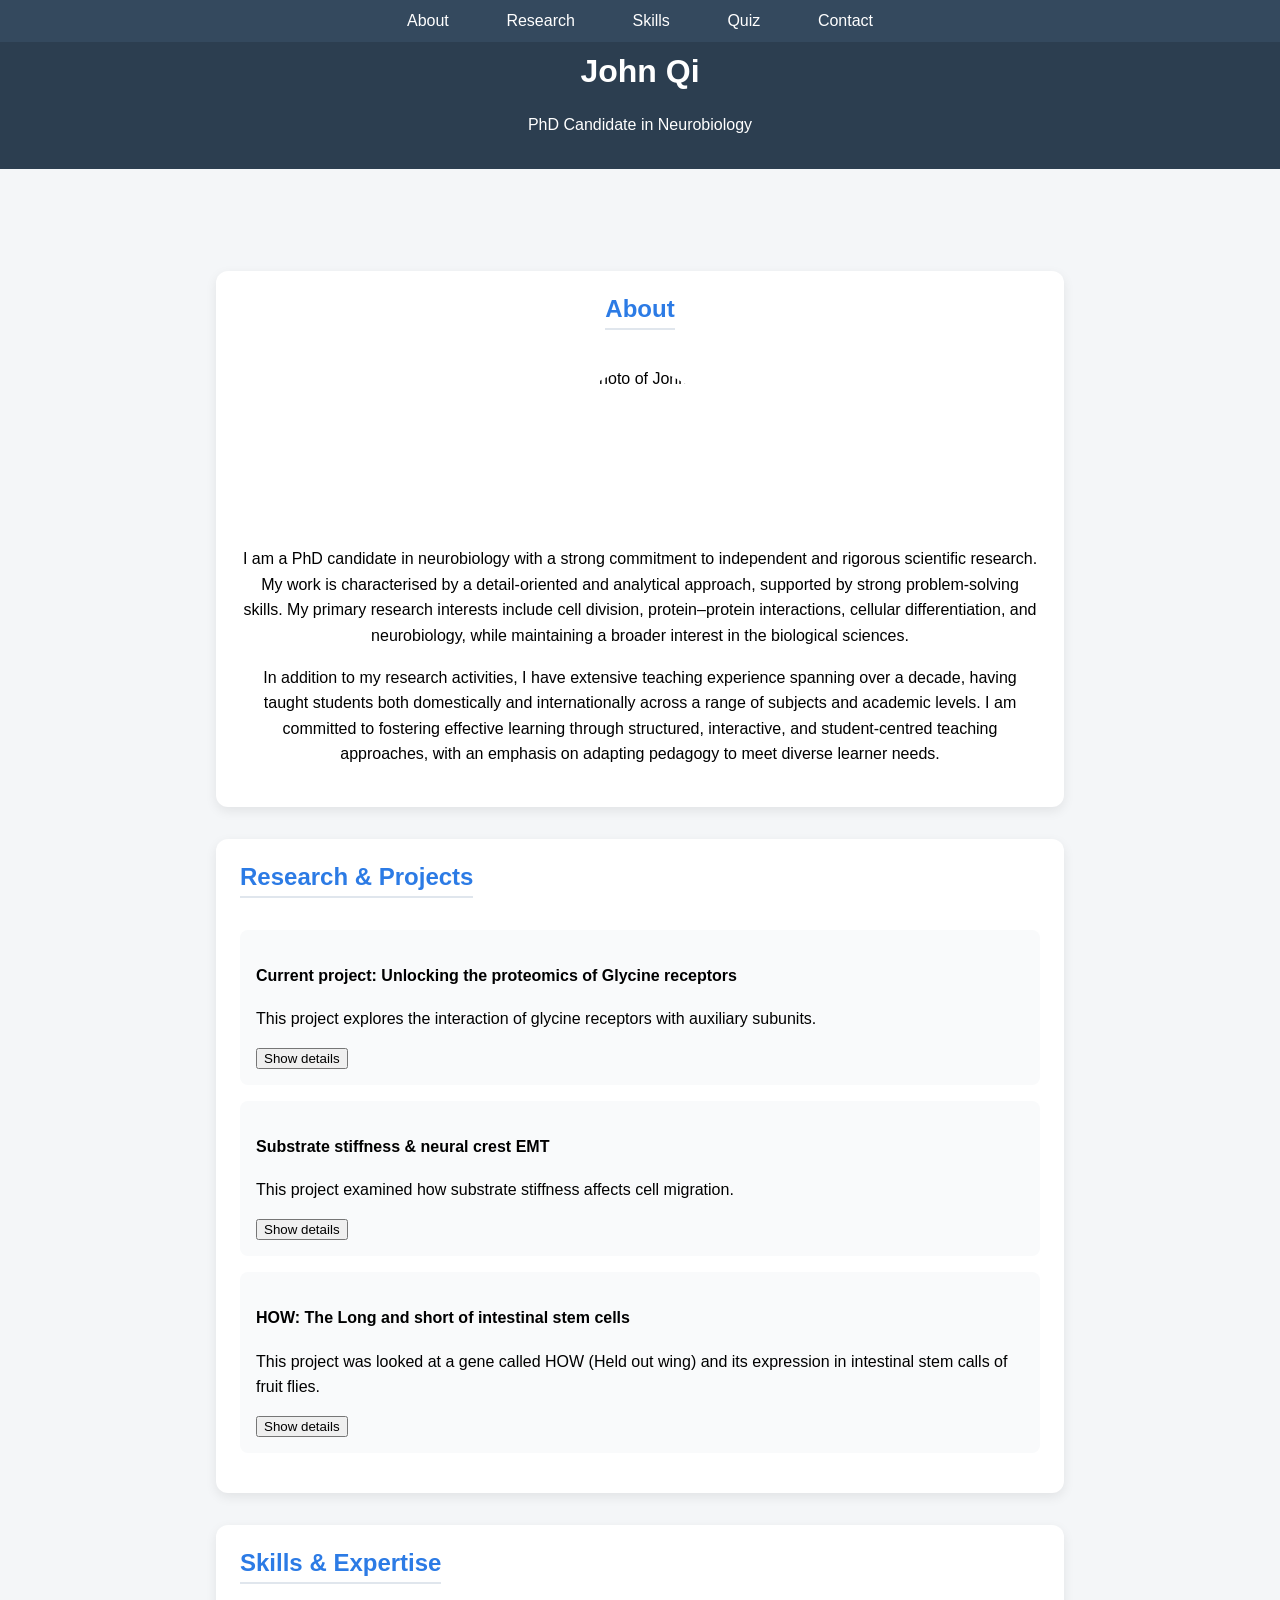
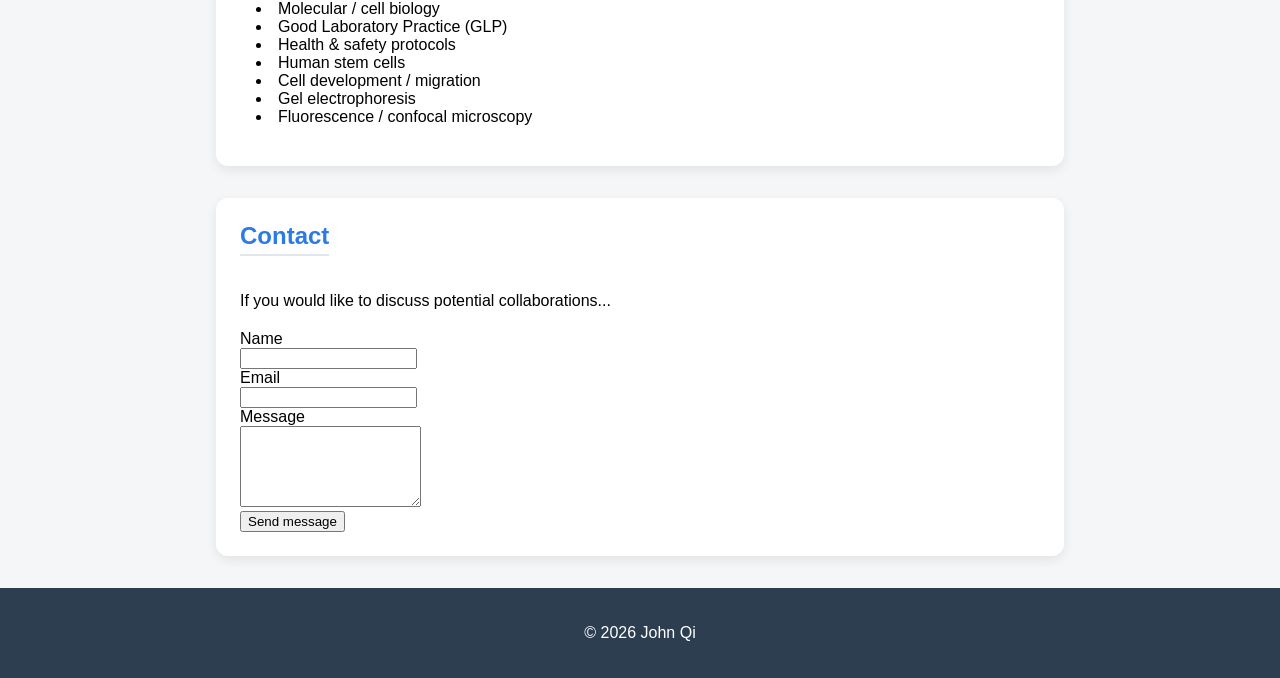
==== index.html @ f04d8ab0 "Add files via upload" ====
<!DOCTYPE html>
<html lang="en">

<head>
  <meta charset="UTF-8">
  <meta name="viewport" content="width=device-width, initial-scale=1.0">
  <title>John Qi | PhD Research Student</title>
  <link rel="stylesheet" href="style.css">
</head>

<body>

<header>
  <h1>John Qi</h1>
  <p>PhD Candidate in Neurobiology</p>
</header>

<nav>
  <ul>
    <li><a href="#about">About</a></li>
    <li><a href="#research">Research</a></li>
    <li><a href="#skills">Skills</a></li>
    <li><a href="quiz.html">Quiz</a></li> 
    <li><a href="#contact">Contact</a></li>
  </ul>
</nav>
<main>

<section id="about">
  <h2>About</h2>
  <img src="images/profile.png" alt="Photo of John Qi" class="profile-pic">

  <p>
   I am a PhD candidate in neurobiology with a strong commitment to independent and rigorous scientific research. 
   My work is characterised by a detail-oriented and analytical approach, supported by strong problem-solving skills. 
   My primary research interests include cell division, protein–protein interactions, cellular differentiation, and neurobiology, 
   while maintaining a broader interest in the biological sciences.
  </p>

  <p>
    In addition to my research activities, I have extensive teaching experience spanning over a decade, having taught students both domestically 
    and internationally across a range of subjects and academic levels. I am committed to fostering effective learning through structured, interactive, 
    and student-centred teaching approaches, with an emphasis on adapting pedagogy to meet diverse learner needs.
  </p>
</section>

<section id="research">
  <h2>Research & Projects</h2>

  <!-- Project 1 -->
  <article>
    <h4>Current project: Unlocking the proteomics of Glycine receptors</h4>

    <p>
      This project explores the interaction of glycine receptors with auxiliary subunits.
    </p>

    <p class="extra-details" hidden>
      These subunits regulate receptor function. My current work focuses on identifying interaction networks
      and understanding how glycine receptors are controlled using proteomics and biochemical assays.
    </p>

    <button class="toggle-details" type="button" aria-expanded="false">
      Show details
    </button>
  </article>

  <!-- Project 2 -->
  <article>
    <h4>Substrate stiffness & neural crest EMT</h4>

    <p>
      This project examined how substrate stiffness affects cell migration.
    </p>

    <p class="extra-details" hidden>
      The aim was to build a reproducible model showing how mechanical properties influence EMT and migration,
      using controlled substrates and microscopy techniques. Prior research shown by Barriga et al. (2018) showed that underlying tissue stiffening caused cells to migrate while softening
      lead to both arrest in cell migration as well as differentiation. This project was designed to look at producing a more sustainable and useful model for research and further testing as 
      the previous research was conducted on the African clawed frog. By reproducing this on a human cell culture model, many confounding factors can be eliminated when further research is conducted.
    </p>

    <button class="toggle-details" type="button" aria-expanded="false">
      Show details
    </button>
  </article>
<article>
  <h4>HOW: The Long and short of intestinal stem cells</h4>

  <p>
    This project was looked at a gene called HOW (Held out wing) and its expression in intestinal stem calls of fruit flies.
  </p>

  <p class="extra-details" hidden>
    HOW expression in the intestinal stem cells of fruit flies was shown to impact differentiation of cells. Inhibition of HOW lead to a lower amount of intestinal stem cells
    as well as inhibiting the amount of cells it differentiated towards. The 2 isoforms that were expressed were also shown to have varying effects with the longer isoform leading to more intestinal
    stem cells in the gut as well as far more proliferation and differentiation. Results from this research could help answer some of the ways in which intestinal cancer is able to be spread as a similar
    gene is expressed in humans.
  </p>

  <button class="toggle-details" type="button" aria-expanded="false">
    Show details
  </button>
</article>

</section>

<section id="skills">
  <h2>Skills & Expertise</h2>
  <ul>
    <li>Molecular / cell biology</li>
    <li>Good Laboratory Practice (GLP)</li>
    <li>Health & safety protocols</li>
    <li>Human stem cells</li>
    <li>Cell development / migration</li>
    <li>Gel electrophoresis</li>
    <li>Fluorescence / confocal microscopy</li>
  </ul>
</section>

<section id="contact">
  <h2>Contact</h2>
  <p>If you would like to discuss potential collaborations...</p>

  <form>
    <div>
      <label for="name">Name</label><br>
      <input type="text" id="name" required>
    </div>

    <div>
      <label for="email">Email</label><br>
      <input type="email" id="email" required>
    </div>

    <div>
      <label for="message">Message</label><br>
      <textarea id="message" rows="5" required></textarea>
    </div>

    <div>
      <button type="submit">Send message</button>
    </div>
  </form>
</section>


</main>

<footer>
  <p>© 2026 John Qi</p>
</footer>

<!-- JavaScript -->
<script src="script.js"></script>
<script>
document.addEventListener("DOMContentLoaded", () => {
  const buttons = document.querySelectorAll(".toggle-details");

  buttons.forEach(button => {
    button.addEventListener("click", () => {
      const article = button.closest("article");
      const details = article.querySelector(".extra-details");

      const isHidden = details.hasAttribute("hidden");

      if (isHidden) {
        details.removeAttribute("hidden");
        button.textContent = "Hide details";
        button.setAttribute("aria-expanded", "true");
      } else {
        details.setAttribute("hidden", "");
        button.textContent = "Show details";
        button.setAttribute("aria-expanded", "false");
      }
    });
  });
});
</script>

</body>
</html>
---- style.css ----
/* ===== GENERAL ===== */
body {
  margin: 0;
  font-family: Arial, sans-serif;
  background-color: #f4f6f8;
  text-align: center;

}

p {
  line-height: 1.6;
}

/* ===== HEADER / BANNER ===== */
header {
  background-color: #2c3e50;
  color: white;
  padding: 2rem 0 1rem 0; 
  margin: 0;
}

/* ===== NAV BAR ===== */
nav {
  background-color: #34495e;

  position: fixed;
  top: 0;
  left: 0;
  width: 100%;
  z-index: 1000;

  padding: 0.75rem 0;
}

/* Nav list layout */
nav > ul {
  list-style: none;
  padding: 0;
  margin: 0;

  display: flex;
  justify-content: center;
  gap: 2rem;
  flex-wrap: wrap;
}

/* Nav links */
nav a {
  text-decoration: none;
  color: white;
  font-weight: 500;
  padding: 0.4rem 0.8rem;
  border-radius: 6px;
}

nav a:hover {
  background-color: #2c3e50;
}

/* ===== MAIN CONTENT OFFSET ===== */
main {
  padding-top: 70px; 
}

/* ===== CARD SECTIONS ===== */
section {
  max-width: 800px;
  margin: 2rem auto;
  padding: 1.5rem;

  background-color: white;
  border-radius: 12px;
  box-shadow: 0 4px 12px rgba(0, 0, 0, 0.08);

  text-align: left;

  transition: transform 0.2s ease, box-shadow 0.2s ease;
}

section:hover {
  transform: translateY(-3px);
  box-shadow: 0 6px 18px rgba(0, 0, 0, 0.12);
}

section h2 {
  margin-top: 0;
}

/* ===== HEADINGS ===== */
h1, h2 {
  text-align: center;
}

h2 {
  color: #2c7be5;
  border-bottom: 2px solid #e0e6ed;
  display: inline-block;
  padding-bottom: 0.3rem;
  margin-bottom: 1rem;
}

/* ===== ARTICLES (PROJECTS) ===== */
article {
  background-color: #f9fafb;
  padding: 1rem;
  margin: 1rem 0;
  border-radius: 8px;
}

/* ===== SKILLS LIST FIX ===== */
#skills ul {
  list-style-position: inside;
  padding-left: 1rem;
  margin-top: 0;
  display: block;
}

/* ===== PROFILE IMAGE (if added) ===== */
#about {
  text-align: center; 
}

.profile-pic {
  width: 160px;
  height: 160px;
  object-fit: cover;
  border-radius: 50%;
  
  display: block;
  margin: 1.5rem auto 1rem auto; 
}

/* ===== FOOTER ===== */
footer {
  margin-top: 2rem;
  padding: 1rem;
  background-color: #2c3e50;
  color: white;
  text-align: center;
}

#quiz-container {
  margin-top: 1rem;
}

.quiz-question {
  margin-bottom: 1rem;
}

.quiz-question h4 {
  margin-bottom: 0.5rem;
}

.quiz-question label {
  display: block;
  margin-bottom: 0.3rem;
  cursor: pointer;
}
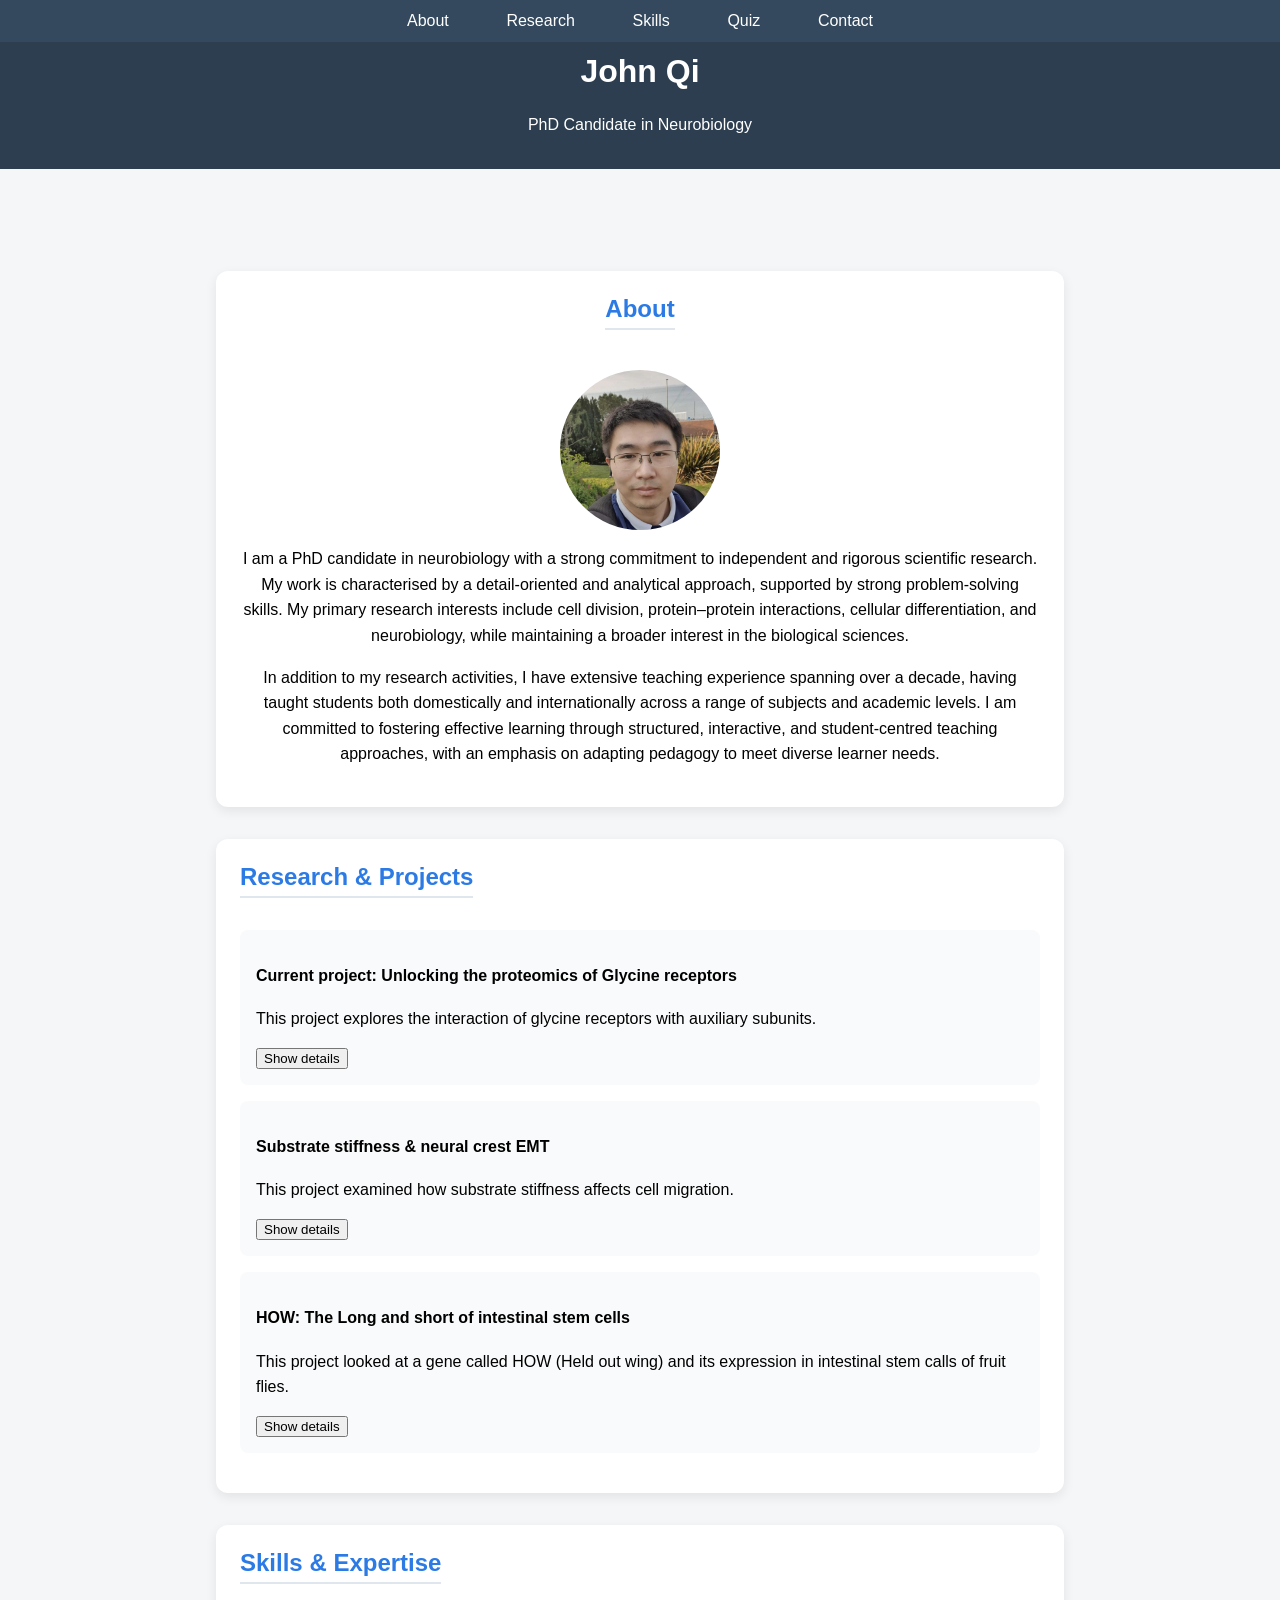
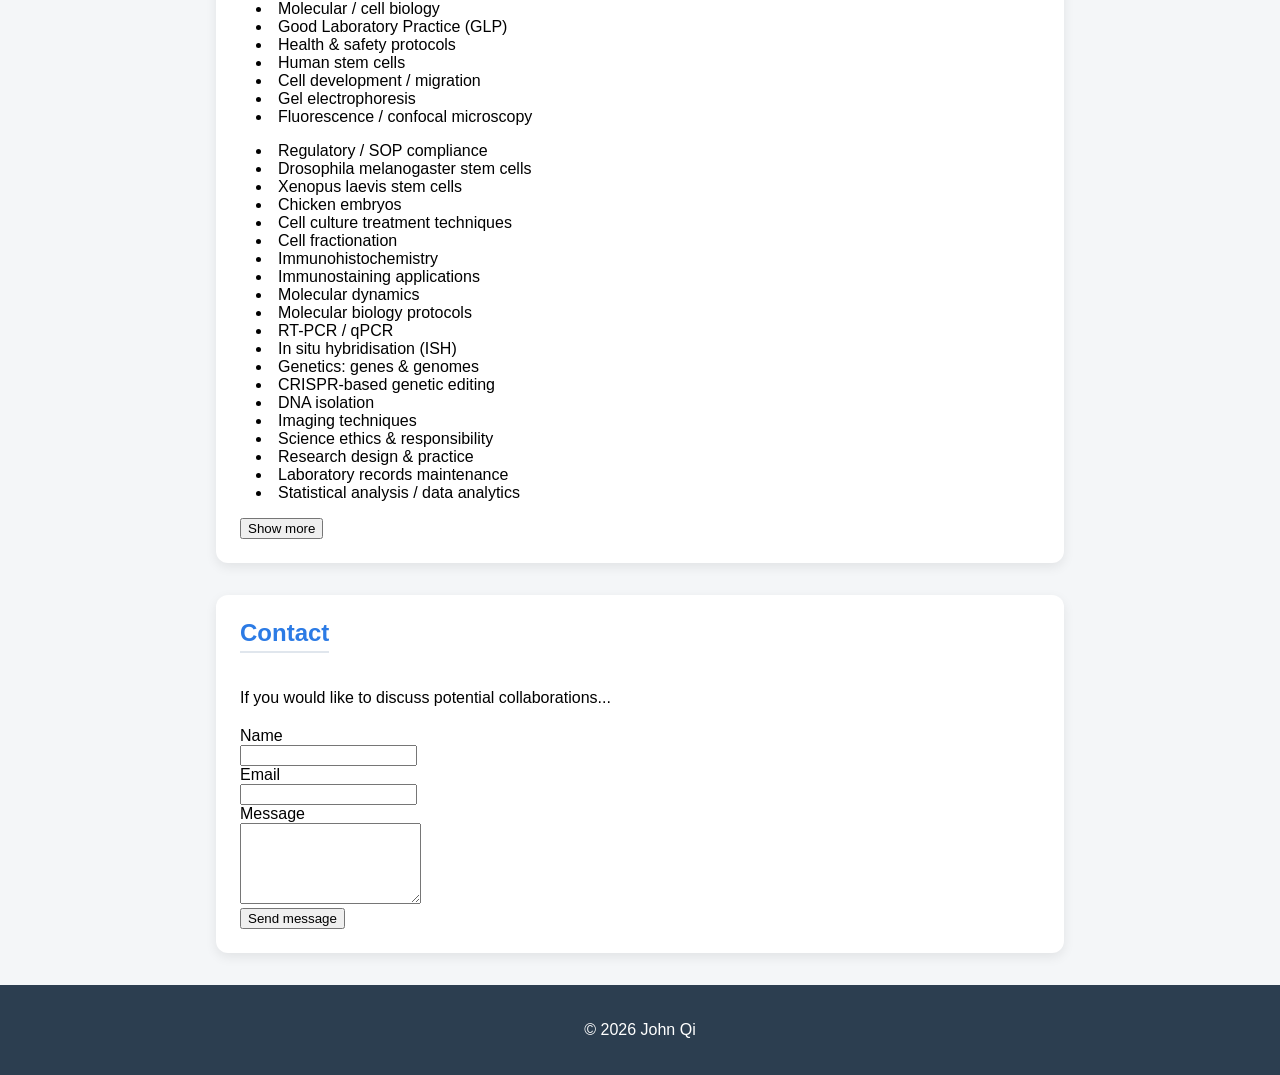
==== commit cf2bbdd2: "Update index.html" ====
--- a/index.html
+++ b/index.html
@@ -88,7 +88,7 @@
   <h4>HOW: The Long and short of intestinal stem cells</h4>
 
   <p>
-    This project was looked at a gene called HOW (Held out wing) and its expression in intestinal stem calls of fruit flies.
+    This project looked at a gene called HOW (Held out wing) and its expression in intestinal stem calls of fruit flies.
   </p>
 
   <p class="extra-details" hidden>
@@ -116,6 +116,32 @@
     <li>Gel electrophoresis</li>
     <li>Fluorescence / confocal microscopy</li>
   </ul>
+  <ul class="extra-skills" hidden>
+    <li>Regulatory / SOP compliance</li>
+    <li>Drosophila melanogaster stem cells</li>
+    <li>Xenopus laevis stem cells</li>
+    <li>Chicken embryos</li>
+    <li>Cell culture treatment techniques</li>
+    <li>Cell fractionation</li>
+    <li>Immunohistochemistry</li>
+    <li>Immunostaining applications</li>
+    <li>Molecular dynamics</li>
+    <li>Molecular biology protocols</li>
+    <li>RT-PCR / qPCR</li>
+    <li>In situ hybridisation (ISH)</li>
+    <li>Genetics: genes & genomes</li>
+    <li>CRISPR-based genetic editing</li>
+    <li>DNA isolation</li>
+    <li>Imaging techniques</li>
+    <li>Science ethics & responsibility</li>
+    <li>Research design & practice</li>
+    <li>Laboratory records maintenance</li>
+    <li>Statistical analysis / data analytics</li>
+  </ul>
+
+  <button class="toggle-skills" type="button" aria-expanded="false">
+    Show more
+  </button>
 </section>
 
 <section id="contact">
@@ -152,9 +178,12 @@
 </footer>
 
 <!-- JavaScript -->
-<script src="script.js"></script>
 <script>
 document.addEventListener("DOMContentLoaded", () => {
+
+  // =========================
+  // PROJECT TOGGLES
+  // =========================
   const buttons = document.querySelectorAll(".toggle-details");
 
   buttons.forEach(button => {
@@ -175,8 +204,31 @@
       }
     });
   });
+
+  // =========================
+  // SKILLS TOGGLE (FIXED)
+  // =========================
+  const skillsButton = document.querySelector(".toggle-skills");
+  const extraSkills = document.querySelector(".extra-skills");
+
+  if (skillsButton && extraSkills) {
+    skillsButton.addEventListener("click", () => {
+      const isHidden = extraSkills.hasAttribute("hidden");
+
+      if (isHidden) {
+        extraSkills.removeAttribute("hidden");
+        skillsButton.textContent = "Show less";
+        skillsButton.setAttribute("aria-expanded", "true");
+      } else {
+        extraSkills.setAttribute("hidden", "");
+        skillsButton.textContent = "Show more";
+        skillsButton.setAttribute("aria-expanded", "false");
+      }
+    });
+  }
+
 });
 </script>
 
 </body>
-</html>+</html>
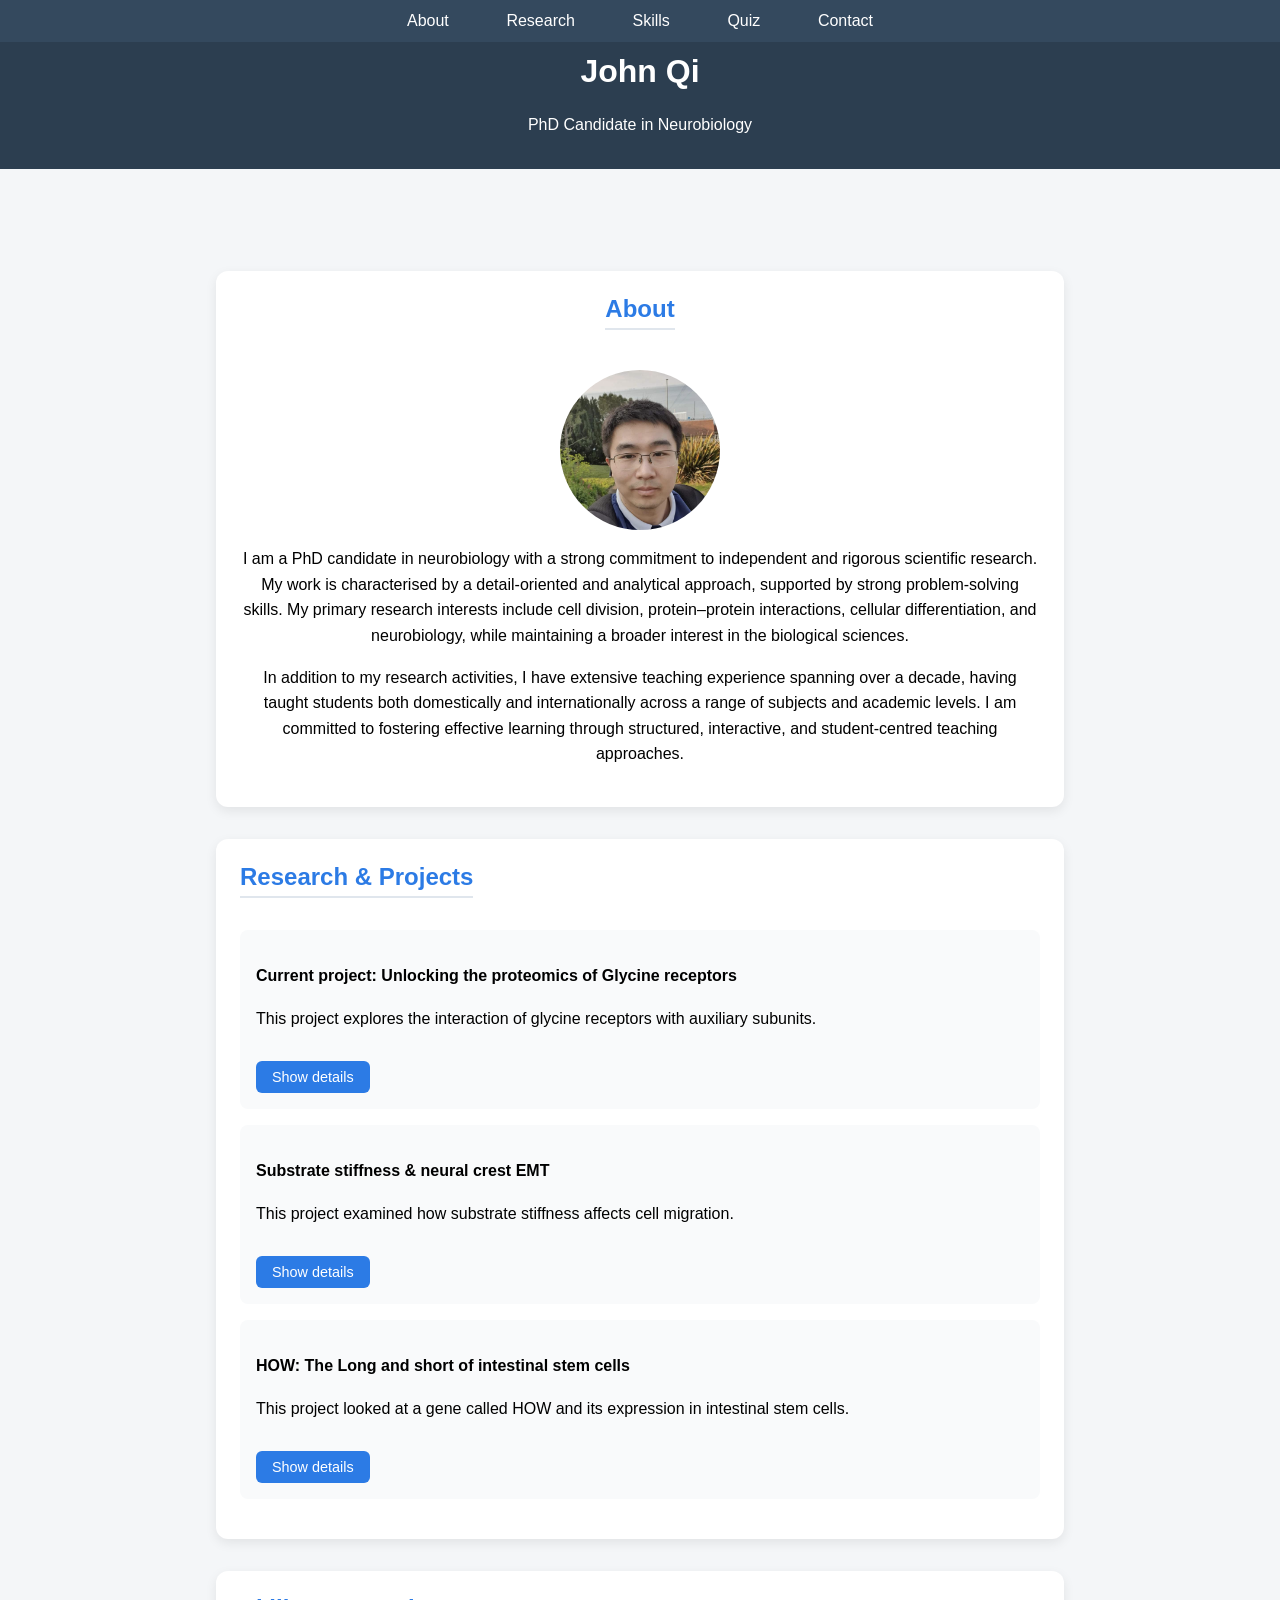
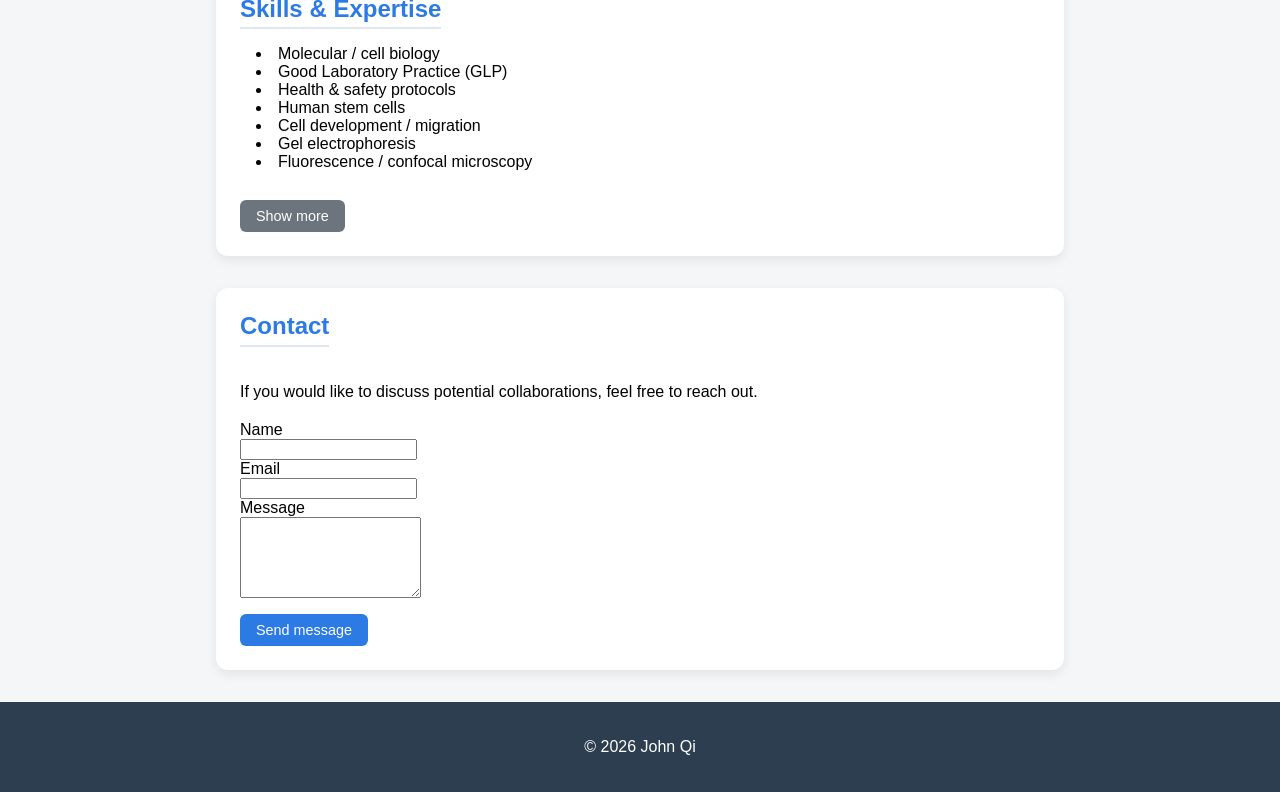
==== commit 28c4dd23: "Update index.html" ====
--- a/index.html
+++ b/index.html
@@ -24,6 +24,7 @@
     <li><a href="#contact">Contact</a></li>
   </ul>
 </nav>
+
 <main>
 
 <section id="about">
@@ -40,73 +41,52 @@
   <p>
     In addition to my research activities, I have extensive teaching experience spanning over a decade, having taught students both domestically 
     and internationally across a range of subjects and academic levels. I am committed to fostering effective learning through structured, interactive, 
-    and student-centred teaching approaches, with an emphasis on adapting pedagogy to meet diverse learner needs.
+    and student-centred teaching approaches.
   </p>
 </section>
 
 <section id="research">
   <h2>Research & Projects</h2>
 
-  <!-- Project 1 -->
   <article>
     <h4>Current project: Unlocking the proteomics of Glycine receptors</h4>
-
-    <p>
-      This project explores the interaction of glycine receptors with auxiliary subunits.
-    </p>
+    <p>This project explores the interaction of glycine receptors with auxiliary subunits.</p>
 
     <p class="extra-details" hidden>
       These subunits regulate receptor function. My current work focuses on identifying interaction networks
       and understanding how glycine receptors are controlled using proteomics and biochemical assays.
     </p>
 
-    <button class="toggle-details" type="button" aria-expanded="false">
-      Show details
-    </button>
+    <button class="toggle-details" type="button">Show details</button>
   </article>
 
-  <!-- Project 2 -->
   <article>
     <h4>Substrate stiffness & neural crest EMT</h4>
-
-    <p>
-      This project examined how substrate stiffness affects cell migration.
+    <p>This project examined how substrate stiffness affects cell migration.</p>
+
+    <p class="extra-details" hidden>
+      The aim was to build a reproducible model showing how mechanical properties influence EMT and migration.
     </p>
 
+    <button class="toggle-details" type="button">Show details</button>
+  </article>
+
+  <article>
+    <h4>HOW: The Long and short of intestinal stem cells</h4>
+    <p>This project looked at a gene called HOW and its expression in intestinal stem cells.</p>
+
     <p class="extra-details" hidden>
-      The aim was to build a reproducible model showing how mechanical properties influence EMT and migration,
-      using controlled substrates and microscopy techniques. Prior research shown by Barriga et al. (2018) showed that underlying tissue stiffening caused cells to migrate while softening
-      lead to both arrest in cell migration as well as differentiation. This project was designed to look at producing a more sustainable and useful model for research and further testing as 
-      the previous research was conducted on the African clawed frog. By reproducing this on a human cell culture model, many confounding factors can be eliminated when further research is conducted.
+      HOW expression was shown to impact differentiation and proliferation of stem cells.
     </p>
 
-    <button class="toggle-details" type="button" aria-expanded="false">
-      Show details
-    </button>
+    <button class="toggle-details" type="button">Show details</button>
   </article>
-<article>
-  <h4>HOW: The Long and short of intestinal stem cells</h4>
-
-  <p>
-    This project looked at a gene called HOW (Held out wing) and its expression in intestinal stem calls of fruit flies.
-  </p>
-
-  <p class="extra-details" hidden>
-    HOW expression in the intestinal stem cells of fruit flies was shown to impact differentiation of cells. Inhibition of HOW lead to a lower amount of intestinal stem cells
-    as well as inhibiting the amount of cells it differentiated towards. The 2 isoforms that were expressed were also shown to have varying effects with the longer isoform leading to more intestinal
-    stem cells in the gut as well as far more proliferation and differentiation. Results from this research could help answer some of the ways in which intestinal cancer is able to be spread as a similar
-    gene is expressed in humans.
-  </p>
-
-  <button class="toggle-details" type="button" aria-expanded="false">
-    Show details
-  </button>
-</article>
 
 </section>
 
 <section id="skills">
   <h2>Skills & Expertise</h2>
+
   <ul>
     <li>Molecular / cell biology</li>
     <li>Good Laboratory Practice (GLP)</li>
@@ -116,6 +96,7 @@
     <li>Gel electrophoresis</li>
     <li>Fluorescence / confocal microscopy</li>
   </ul>
+
   <ul class="extra-skills" hidden>
     <li>Regulatory / SOP compliance</li>
     <li>Drosophila melanogaster stem cells</li>
@@ -139,37 +120,40 @@
     <li>Statistical analysis / data analytics</li>
   </ul>
 
-  <button class="toggle-skills" type="button" aria-expanded="false">
-    Show more
-  </button>
+  <button class="toggle-skills" type="button">Show more</button>
 </section>
 
 <section id="contact">
   <h2>Contact</h2>
-  <p>If you would like to discuss potential collaborations...</p>
-
-  <form>
-    <div>
-      <label for="name">Name</label><br>
-      <input type="text" id="name" required>
-    </div>
-
-    <div>
-      <label for="email">Email</label><br>
-      <input type="email" id="email" required>
-    </div>
-
-    <div>
-      <label for="message">Message</label><br>
-      <textarea id="message" rows="5" required></textarea>
-    </div>
+  <p>If you would like to discuss potential collaborations, feel free to reach out.</p>
+
+  <!-- ✅ FORM SPREE INTEGRATION -->
+  <form action="https://formspree.io/f/mkokodkl" method="POST">
+
+    <div>
+      <label>Name</label><br>
+      <input type="text" name="name" required>
+    </div>
+
+    <div>
+      <label>Email</label><br>
+      <input type="email" name="email" required>
+    </div>
+
+    <div>
+      <label>Message</label><br>
+      <textarea name="message" rows="5" required></textarea>
+    </div>
+
+    <!-- Optional extras -->
+    <input type="hidden" name="_subject" value="New website contact submission">
 
     <div>
       <button type="submit">Send message</button>
     </div>
+
   </form>
 </section>
-
 
 </main>
 
@@ -181,51 +165,37 @@
 <script>
 document.addEventListener("DOMContentLoaded", () => {
 
-  // =========================
-  // PROJECT TOGGLES
-  // =========================
-  const buttons = document.querySelectorAll(".toggle-details");
-
-  buttons.forEach(button => {
+  // Project toggle
+  document.querySelectorAll(".toggle-details").forEach(button => {
     button.addEventListener("click", () => {
-      const article = button.closest("article");
-      const details = article.querySelector(".extra-details");
-
-      const isHidden = details.hasAttribute("hidden");
-
-      if (isHidden) {
+      const details = button.closest("article").querySelector(".extra-details");
+      const hidden = details.hasAttribute("hidden");
+
+      if (hidden) {
         details.removeAttribute("hidden");
         button.textContent = "Hide details";
-        button.setAttribute("aria-expanded", "true");
       } else {
         details.setAttribute("hidden", "");
         button.textContent = "Show details";
-        button.setAttribute("aria-expanded", "false");
       }
     });
   });
 
-  // =========================
-  // SKILLS TOGGLE (FIXED)
-  // =========================
+  // Skills toggle
   const skillsButton = document.querySelector(".toggle-skills");
   const extraSkills = document.querySelector(".extra-skills");
 
-  if (skillsButton && extraSkills) {
-    skillsButton.addEventListener("click", () => {
-      const isHidden = extraSkills.hasAttribute("hidden");
-
-      if (isHidden) {
-        extraSkills.removeAttribute("hidden");
-        skillsButton.textContent = "Show less";
-        skillsButton.setAttribute("aria-expanded", "true");
-      } else {
-        extraSkills.setAttribute("hidden", "");
-        skillsButton.textContent = "Show more";
-        skillsButton.setAttribute("aria-expanded", "false");
-      }
-    });
-  }
+  skillsButton.addEventListener("click", () => {
+    const hidden = extraSkills.hasAttribute("hidden");
+
+    if (hidden) {
+      extraSkills.removeAttribute("hidden");
+      skillsButton.textContent = "Show less";
+    } else {
+      extraSkills.setAttribute("hidden", "");
+      skillsButton.textContent = "Show more";
+    }
+  });
 
 });
 </script>
--- a/style.css
+++ b/style.css
@@ -155,4 +155,42 @@
   display: block;
   margin-bottom: 0.3rem;
   cursor: pointer;
-}+}
+[hidden] {
+  display: none !important;
+}
+/* ===== BUTTONS (Show details / Show more) ===== */
+button {
+  margin-top: 0.8rem;
+  padding: 0.5rem 1rem;
+
+  background-color: #2c7be5;
+  color: white;
+  border: none;
+  border-radius: 6px;
+
+  font-size: 0.9rem;
+  font-weight: 500;
+  cursor: pointer;
+
+  transition: background-color 0.2s ease, transform 0.1s ease;
+}
+
+/* Hover effect */
+button:hover {
+  background-color: #1a5fd0;
+}
+
+/* Click effect */
+button:active {
+  transform: scale(0.97);
+}
+
+/* Optional: softer look for skills button */
+.toggle-skills {
+  background-color: #6c757d;
+}
+
+.toggle-skills:hover {
+  background-color: #5a6268;
+}
